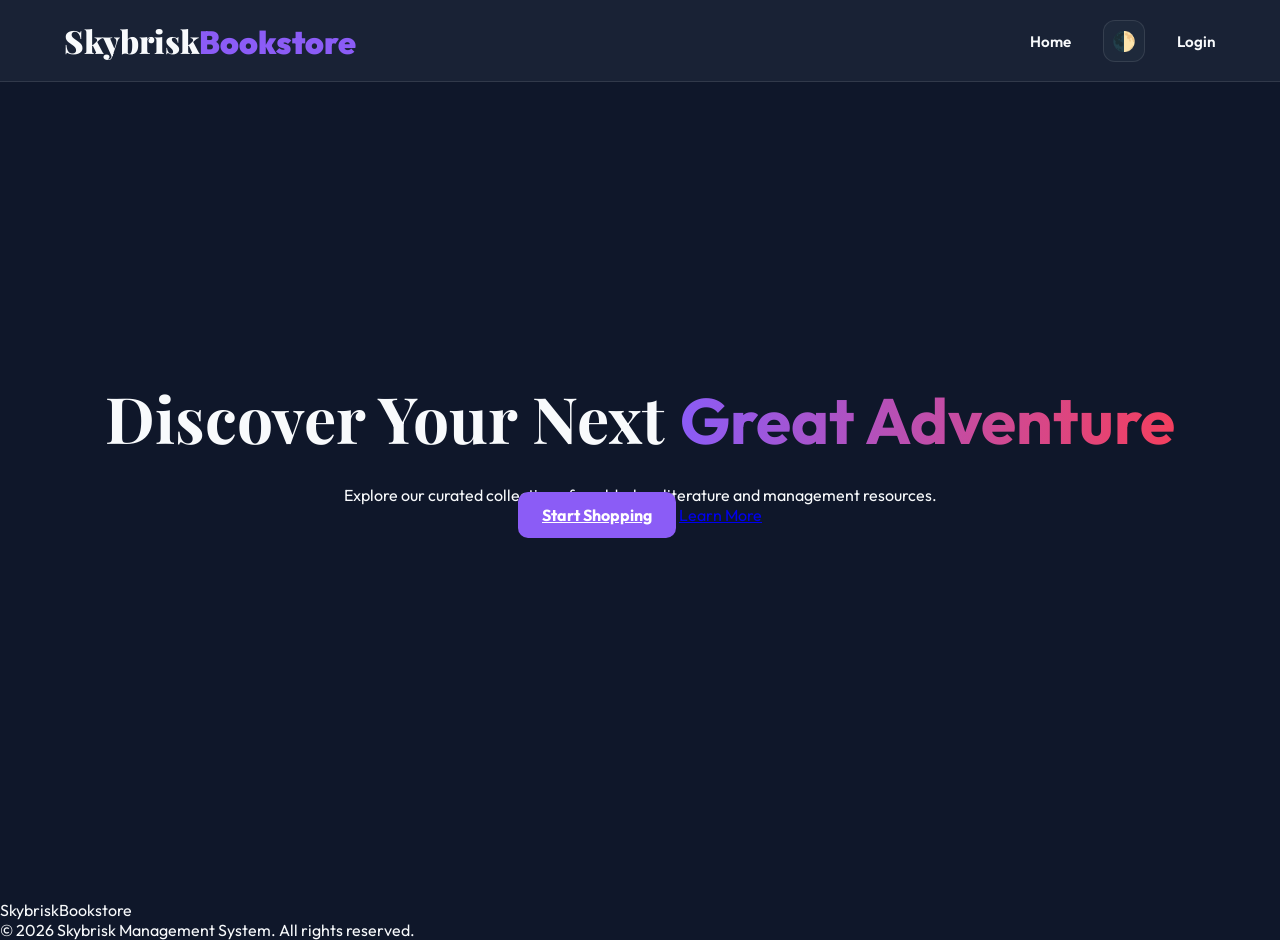
==== src/main/resources/static/index.html @ 5a99f0e1 "Initial commit: Complete Bookstore Management System with Booky UI and Theme Toggle" ====
<!DOCTYPE html>
<html lang="en">

<head>
    <meta charset="UTF-8">
    <meta name="viewport" content="width=device-width, initial-scale=1.0">
    <title>Skybrisk Bookstore | Premium Collection</title>
    <link rel="stylesheet" href="style.css?v=1.1">
    <link
        href="https://fonts.googleapis.com/css2?family=Outfit:wght@300;400;600;700&family=Merriweather:ital,wght@0,300;0,400;0,700;1,400&family=Playfair+Display:wght@700;900&display=swap"
        rel="stylesheet">
</head>

<body class="theme-dark">
    <nav class="navbar">
        <div class="logo">Skybrisk<span>Bookstore</span></div>
        <ul class="nav-links">
            <li class="nav-guest"><a href="#home">Home</a></li>
            <li id="hubLink" class="hidden"><a href="#" onclick="switchView('homeHub')">Home</a></li>
            <li id="booksLink" class="hidden"><a href="#" onclick="switchView('books')">Books</a></li>
            <li id="ordersLink" class="hidden"><a href="#" onclick="switchView('orders')">My Orders</a></li>
            <li id="adminLink" class="hidden"><a href="#" onclick="switchView('admin')">Dashboard</a></li>
            <li>
                <button id="themeToggle" class="theme-toggle" onclick="toggleTheme()" title="Toggle Theme">
                    <span class="icon">🌓</span>
                </button>
            </li>
            <li class="login-btn"><a href="#" id="authBtn">Login</a></li>
        </ul>
    </nav>

    <header class="hero" id="landingPage">
        <div class="hero-content">
            <h1>Discover Your Next <span>Great Adventure</span></h1>
            <p>Explore our curated collection of world-class literature and management resources.</p>
            <div class="hero-btns">
                <a href="#" class="cta-primary" onclick="authBtn.click()">Start Shopping</a>
                <a href="#about" class="cta-secondary">Learn More</a>
            </div>
        </div>
    </header>

    <main id="mainApp" class="hidden">
        <!-- Home Hub (New) -->
        <section class="view active" id="homeHub">
            <div class="hub-hero">
                <div class="hub-ad">
                    <h1>Skybrisk <span>Bookstore</span></h1>
                    <p>India's Premium Destination for Management & Literature</p>
                    <div class="ad-badge">Special Offer: 20% Off on Classics!</div>
                </div>
            </div>

            <div class="hub-grid">
                <div class="hub-card" onclick="switchView('books')">
                    <div class="card-icon">📚</div>
                    <h3>Featured Books</h3>
                    <p>Browse our curated collection of gems.</p>
                </div>
                <div id="ordersHubCard" class="hub-card" onclick="switchView('orders')">
                    <div class="card-icon">📦</div>
                    <h3>My Orders</h3>
                    <p>Track and manage your purchases.</p>
                </div>
                <div id="adminHubCard" class="hub-card hidden" onclick="switchView('admin')">
                    <div class="card-icon">🛠️</div>
                    <h3>Admin Hub</h3>
                    <p>Manage inventory and customer orders.</p>
                </div>
            </div>

            <div class="store-info-section">
                <div class="info-card">
                    <h3>About Our Store</h3>
                    <p>Skybrisk Bookstore is more than just a shop; it's a sanctuary for those who seek knowledge and
                        adventure through the written word. Founded in 2024, we specialize in providing world-class
                        literature and management resources to the next generation of leaders.</p>
                </div>
                <div class="info-card">
                    <h3>Find Us</h3>
                    <p><strong>Address:</strong> 123 Skybrisk Lane, Knowledge Park, Bangalore, India - 560001</p>
                    <p><strong>Email:</strong> contact@skybrisk.com</p>
                    <p><strong>Support:</strong> +91 9988776655</p>
                </div>
            </div>
        </section>

        <section class="books-section view hidden" id="books">
            <div class="section-title">
                <h2>Our Featured <span>Books</span></h2>
                <div class="search-bar">
                    <input type="text" id="searchInput" placeholder="Search by title or author...">
                    <button onclick="searchBooks()">Search</button>
                </div>
            </div>
            <div class="books-grid" id="booksGrid">
                <!-- Books will be loaded here via JS -->
                <div class="loading">Fetching our latest collection...</div>
            </div>
        </section>

        <!-- Orders Section -->
        <section class="orders-section view hidden" id="orders">
            <div class="section-title">
                <h2>My <span>Orders</span></h2>
            </div>
            <div id="ordersList" class="orders-list">
                <p>You haven't placed any orders yet.</p>
            </div>
        </section>

        <!-- Admin Section -->
        <section class="admin-section view hidden" id="admin">
            <div class="section-title">
                <h2>Admin <span>Dashboard</span></h2>
                <button class="cta-primary" onclick="showAddBookModal()">Add New Book</button>
            </div>
            <div class="admin-grid">
                <div class="admin-card">
                    <h3>Inventory Overview</h3>
                    <p id="totalBooks">Total Books: 0</p>
                </div>
                <div class="admin-card">
                    <h3>Order Processing</h3>
                    <p>Manage customer orders and status updates.</p>
                    <a href="#" class="cta-secondary" onclick="viewAllOrders()">View All Orders</a>
                </div>
            </div>
        </section>
    </main>

    <footer>
        <div class="footer-content">
            <div class="footer-logo">Skybrisk<span>Bookstore</span></div>
            <p>&copy; 2026 Skybrisk Management System. All rights reserved.</p>
        </div>
    </footer>

    <!-- Auth Modal -->
    <div id="authModal" class="modal">
        <div class="modal-content">
            <span class="close-btn" id="closeModal">&times;</span>
            <div id="authFormContainer">
                <h2 id="modalTitle">Login</h2>
                <form id="authForm">
                    <div id="nameField" class="input-group hidden">
                        <label for="name">Full Name</label>
                        <input type="text" id="name" placeholder="John Doe">
                    </div>
                    <div class="input-group">
                        <label for="email">Email Address</label>
                        <input type="email" id="email" required placeholder="john@example.com">
                    </div>
                    <div class="input-group">
                        <label for="password">Password</label>
                        <input type="password" id="password" required placeholder="••••••••">
                    </div>
                    <button type="submit" id="submitAuth" class="cta-primary full-width">Login</button>
                    <p class="toggle-auth">
                        Don't have an account? <a href="#" id="toggleAuthMode">Create one</a>
                    </p>
                </form>
            </div>
        </div>
    </div>

    <!-- Add Book Modal -->
    <div id="addBookModal" class="modal">
        <div class="modal-content">
            <span class="close-btn" id="closeAddBook">&times;</span>
            <div id="addBookContainer">
                <h2>Add New Book</h2>
                <form id="addBookForm">
                    <div class="input-group">
                        <label for="bookTitle">Title</label>
                        <input type="text" id="bookTitle" required placeholder="The Great Adventure">
                    </div>
                    <div class="input-group">
                        <label for="bookAuthor">Author</label>
                        <input type="text" id="bookAuthor" required placeholder="Jane Doe">
                    </div>
                    <div class="input-group">
                        <label for="bookGenre">Genre</label>
                        <input type="text" id="bookGenre" required placeholder="Fantasy">
                    </div>
                    <div class="input-group">
                        <label for="bookPrice">Price ($)</label>
                        <input type="number" id="bookPrice" step="0.01" required placeholder="19.99">
                    </div>
                    <div class="input-group">
                        <label for="bookStock">Stock Quantity</label>
                        <input type="number" id="bookStock" required placeholder="50">
                    </div>
                    <div class="input-group">
                        <label for="bookImg">Image URL</label>
                        <input type="url" id="bookImg" placeholder="https://example.com/cover.jpg">
                    </div>
                    <button type="submit" class="cta-primary full-width">Add Book</button>
                </form>
            </div>
        </div>
    </div>

    <!-- Book Details Modal -->
    <div id="bookDetailsModal" class="modal">
        <div class="modal-content large">
            <span class="close-btn" id="closeDetailModal">&times;</span>
            <div id="bookDetailContent" class="book-detail-grid">
                <div class="book-detail-img">
                    <img id="detailImg" src="" alt="Book Cover">
                </div>
                <div class="book-detail-info">
                    <h2 id="detailTitle">Book Title</h2>
                    <p class="author">by <span id="detailAuthor">Author</span></p>
                    <div class="tags">
                        <span class="tag genre" id="detailGenre">Genre</span>
                        <span class="tag isbn" id="detailIsbn">ISBN</span>
                    </div>
                    <div class="price-stock">
                        <div class="price" id="detailPrice">$0.00</div>
                        <div class="stock" id="detailStock">Stock: 0</div>
                    </div>
                    <div class="description">
                        <h3>Description</h3>
                        <p id="detailDescription">Detailed description goes here...</p>
                    </div>
                    <div id="detailAction" class="detail-action">
                        <!-- Order button injected via JS -->
                    </div>
                </div>
            </div>
        </div>
    </div>

    <script src="app.js"></script>
</body>

</html>
---- src/main/resources/static/style.css ----
:root {
    /* Base Variables (Shared) */
    --primary: #8b5cf6;
    --primary-dark: #7c3aed;
    --accent: #f43f5e;
    --font-sans: 'Outfit', sans-serif;
    --font-serif: 'Merriweather', serif;
    --font-display: 'Playfair Display', serif;
    --transition: all 0.4s cubic-bezier(0.4, 0, 0.2, 1);
}

/* Dark Theme (Leather & Ink) */
.theme-dark {
    --bg: #0f172a;
    --bg-alt: #1e293b;
    --text: #f8fafc;
    --text-muted: #94a3b8;
    --glass: rgba(30, 41, 59, 0.7);
    --glass-border: rgba(255, 255, 255, 0.1);
    --card-bg: rgba(30, 41, 59, 0.6);
    --hub-hero-bg: linear-gradient(135deg, rgba(88, 28, 135, 0.3), rgba(15, 23, 42, 0.8));
    --input-bg: rgba(255, 255, 255, 0.05);
}

/* Light Theme (Parchment & Paper) */
.theme-light {
    --bg: #f5f1e9;
    --bg-alt: #ffffff;
    --text: #1e293b;
    --text-muted: #475569;
    --glass: rgba(255, 255, 255, 0.8);
    --glass-border: rgba(0, 0, 0, 0.1);
    --card-bg: #fff;
    --hub-hero-bg: linear-gradient(135deg, rgba(245, 241, 233, 0.9), rgba(226, 232, 240, 0.5));
    --input-bg: #fff;
}

* {
    margin: 0;
    padding: 0;
    box-sizing: border-box;
}

body {
    background-color: var(--bg);
    color: var(--text);
    font-family: var(--font-sans);
    overflow-x: hidden;
    scroll-behavior: smooth;
    transition: background-color 0.5s ease, color 0.5s ease;
}

h1,
h2,
h3 {
    font-family: var(--font-display);
    font-weight: 700;
}

p,
a,
span,
button {
    font-family: var(--font-sans);
}

.description p {
    font-family: var(--font-serif);
    line-height: 1.8;
}

/* Navbar */
.navbar {
    display: flex;
    justify-content: space-between;
    align-items: center;
    padding: 1.2rem 5%;
    position: fixed;
    width: 100%;
    top: 0;
    z-index: 5000;
    background: var(--glass);
    backdrop-filter: blur(16px);
    -webkit-backdrop-filter: blur(16px);
    border-bottom: 1px solid var(--glass-border);
}

.logo {
    font-size: 2rem;
    font-family: var(--font-display);
    font-weight: 900;
}

.logo span {
    color: var(--primary);
}

.nav-links {
    display: flex;
    list-style: none;
    gap: 2rem;
    align-items: center;
}

.nav-links a {
    text-decoration: none;
    color: var(--text);
    font-weight: 600;
    font-size: 0.95rem;
}

.theme-toggle {
    background: var(--bg-alt);
    border: 1px solid var(--glass-border);
    padding: 0.5rem;
    border-radius: 12px;
    cursor: pointer;
    font-size: 1.2rem;
    color: var(--text);
}

/* UI Gate & Views */
.view {
    opacity: 0;
    transform: translateY(30px);
    transition: all 0.6s cubic-bezier(0.4, 0, 0.2, 1);
    pointer-events: none;
    position: absolute;
    width: 100%;
    top: 0;
    left: 0;
    z-index: 10;
}

.view.active {
    opacity: 1;
    transform: translateY(0);
    pointer-events: auto;
    position: relative;
    padding-top: 140px;
    padding-bottom: 5rem;
    z-index: 20;
}

.hidden {
    display: none !important;
    visibility: hidden !important;
}

/* Modals - HIGH SPECIFICITY FIX */
.modal {
    display: none;
    /* Controlled by JS as 'flex' */
    position: fixed !important;
    top: 0 !important;
    left: 0 !important;
    width: 100vw !important;
    height: 100vh !important;
    background: rgba(15, 23, 42, 0.85);
    z-index: 10000 !important;
    backdrop-filter: blur(10px);
    -webkit-backdrop-filter: blur(10px);
    align-items: center;
    justify-content: center;
    padding: 20px;
}

.modal-content {
    background: var(--bg-alt);
    padding: 3rem;
    border: 1px solid var(--glass-border);
    width: 100%;
    max-width: 450px;
    border-radius: 30px;
    position: relative;
    box-shadow: 0 40px 100px -20px rgba(0, 0, 0, 0.6);
}

.modal-content.large {
    max-width: 650px;
    /* Focused Small Dialog */
    padding: 0 !important;
    overflow: hidden;
    border-radius: 24px;
}

.close-btn {
    position: absolute;
    right: 1.2rem;
    top: 1rem;
    font-size: 2.5rem;
    cursor: pointer;
    color: var(--text-muted);
    z-index: 100;
    line-height: 1;
}

.close-btn:hover {
    color: var(--primary);
}

/* Book Detail Dialog Grid */
.book-detail-grid {
    display: grid;
    grid-template-columns: 220px 1fr;
    /* Small Image + Info */
    gap: 0;
    background: var(--bg-alt);
}

.book-detail-img {
    background: #000;
    display: flex;
    align-items: center;
    justify-content: center;
    height: 100%;
}

.book-detail-img img {
    width: 100%;
    height: 400px;
    object-fit: contain;
}

.book-detail-info {
    padding: 2.5rem;
    display: flex;
    flex-direction: column;
    justify-content: center;
}

.book-detail-info h2 {
    font-size: 1.8rem;
    margin-bottom: 0.5rem;
}

.book-detail-info .author {
    font-size: 1rem;
    color: var(--text-muted);
    margin-bottom: 1.5rem;
}

.price-stock {
    display: flex;
    gap: 1.5rem;
    margin-bottom: 1.5rem;
    padding: 1rem;
    background: var(--input-bg);
    border-radius: 12px;
}

.price-stock .price {
    font-size: 1.8rem;
    font-weight: 900;
    color: var(--primary);
}

.price-stock .stock {
    font-size: 0.9rem;
    display: flex;
    align-items: center;
}

.description h3 {
    margin-bottom: 0.5rem;
    font-size: 1rem;
    color: var(--primary);
}

.description p {
    font-size: 0.95rem;
    line-height: 1.6;
    color: var(--text-muted);
}

/* Buttons & Inputs */
.cta-primary {
    background: var(--primary);
    color: white;
    padding: 0.8rem 1.5rem;
    border-radius: 10px;
    border: none;
    font-weight: 700;
    cursor: pointer;
    transition: var(--transition);
}

.cta-primary:hover {
    transform: translateY(-2px);
    box-shadow: 0 10px 20px rgba(139, 92, 246, 0.3);
}

.cta-primary.full-width {
    width: 100%;
    margin-top: 1rem;
}

.input-group {
    margin-bottom: 1.2rem;
    text-align: left;
}

.input-group label {
    display: block;
    margin-bottom: 0.4rem;
    font-size: 0.85rem;
    color: var(--text-muted);
}

.input-group input {
    width: 100%;
    padding: 0.7rem 1rem;
    background: var(--input-bg);
    border: 1px solid var(--glass-border);
    border-radius: 8px;
    color: var(--text);
}

/* Home Hub */
#homeHub {
    max-width: 1200px;
    margin: 0 auto;
    padding: 0 5%;
}

.hub-hero {
    background: var(--hub-hero-bg), url('https://images.unsplash.com/photo-1524995997946-a1c2e315a42f?auto=format&fit=crop&w=1600&q=80');
    background-size: cover;
    background-position: center;
    border-radius: 30px;
    padding: 5rem 2rem;
    margin-bottom: 3rem;
    text-align: center;
}

.hub-grid {
    display: grid;
    grid-template-columns: repeat(auto-fit, minmax(300px, 1fr));
    gap: 2rem;
    margin-bottom: 3rem;
}

.hub-card {
    background: var(--card-bg);
    border: 1px solid var(--glass-border);
    padding: 3rem 2rem;
    border-radius: 24px;
    text-align: center;
    cursor: pointer;
    transition: var(--transition);
}

.hub-card:hover {
    transform: translateY(-10px);
    border-color: var(--primary);
}

/* Books Grid */
.books-grid {
    display: grid;
    grid-template-columns: repeat(auto-fill, minmax(250px, 1fr));
    gap: 2.5rem;
}

.book-card {
    background: var(--card-bg);
    border: 1px solid var(--glass-border);
    border-left: 10px solid var(--primary);
    padding: 1.2rem;
    border-radius: 0 16px 16px 0;
    transition: var(--transition);
    cursor: pointer;
}

.book-card:hover {
    transform: scale(1.02);
    box-shadow: 0 15px 30px rgba(0, 0, 0, 0.3);
}

.book-card .book-img {
    width: 100%;
    height: 350px;
    object-fit: contain;
    background: #000;
    border-radius: 4px;
    margin-bottom: 1rem;
}

/* Hero Section */
.hero {
    height: 100vh;
    display: flex;
    align-items: center;
    justify-content: center;
    text-align: center;
}

.hero-content h1 {
    font-size: 4rem;
    margin-bottom: 1.5rem;
}

.hero-content h1 span {
    background: linear-gradient(90deg, var(--primary), var(--accent));
    -webkit-background-clip: text;
    background-clip: text;
    -webkit-text-fill-color: transparent;
}

/* Status Styles */
.status-badge {
    padding: 0.4rem 1rem;
    border-radius: 50px;
    font-size: 0.7rem;
    font-weight: 800;
    text-transform: uppercase;
}

.status-pending {
    background: rgba(234, 179, 8, 0.2);
    color: #fbbf24;
}

.status-shipped {
    background: rgba(59, 130, 246, 0.2);
    color: #60a5fa;
}

.status-delivered {
    background: rgba(16, 185, 129, 0.2);
    color: #34d399;
}

@media (max-width: 768px) {
    .book-detail-grid {
        grid-template-columns: 1fr;
    }

    .book-detail-img {
        height: 300px;
    }

    .modal-content.large {
        width: 95%;
        max-height: 90vh;
        overflow-y: auto;
    }
}
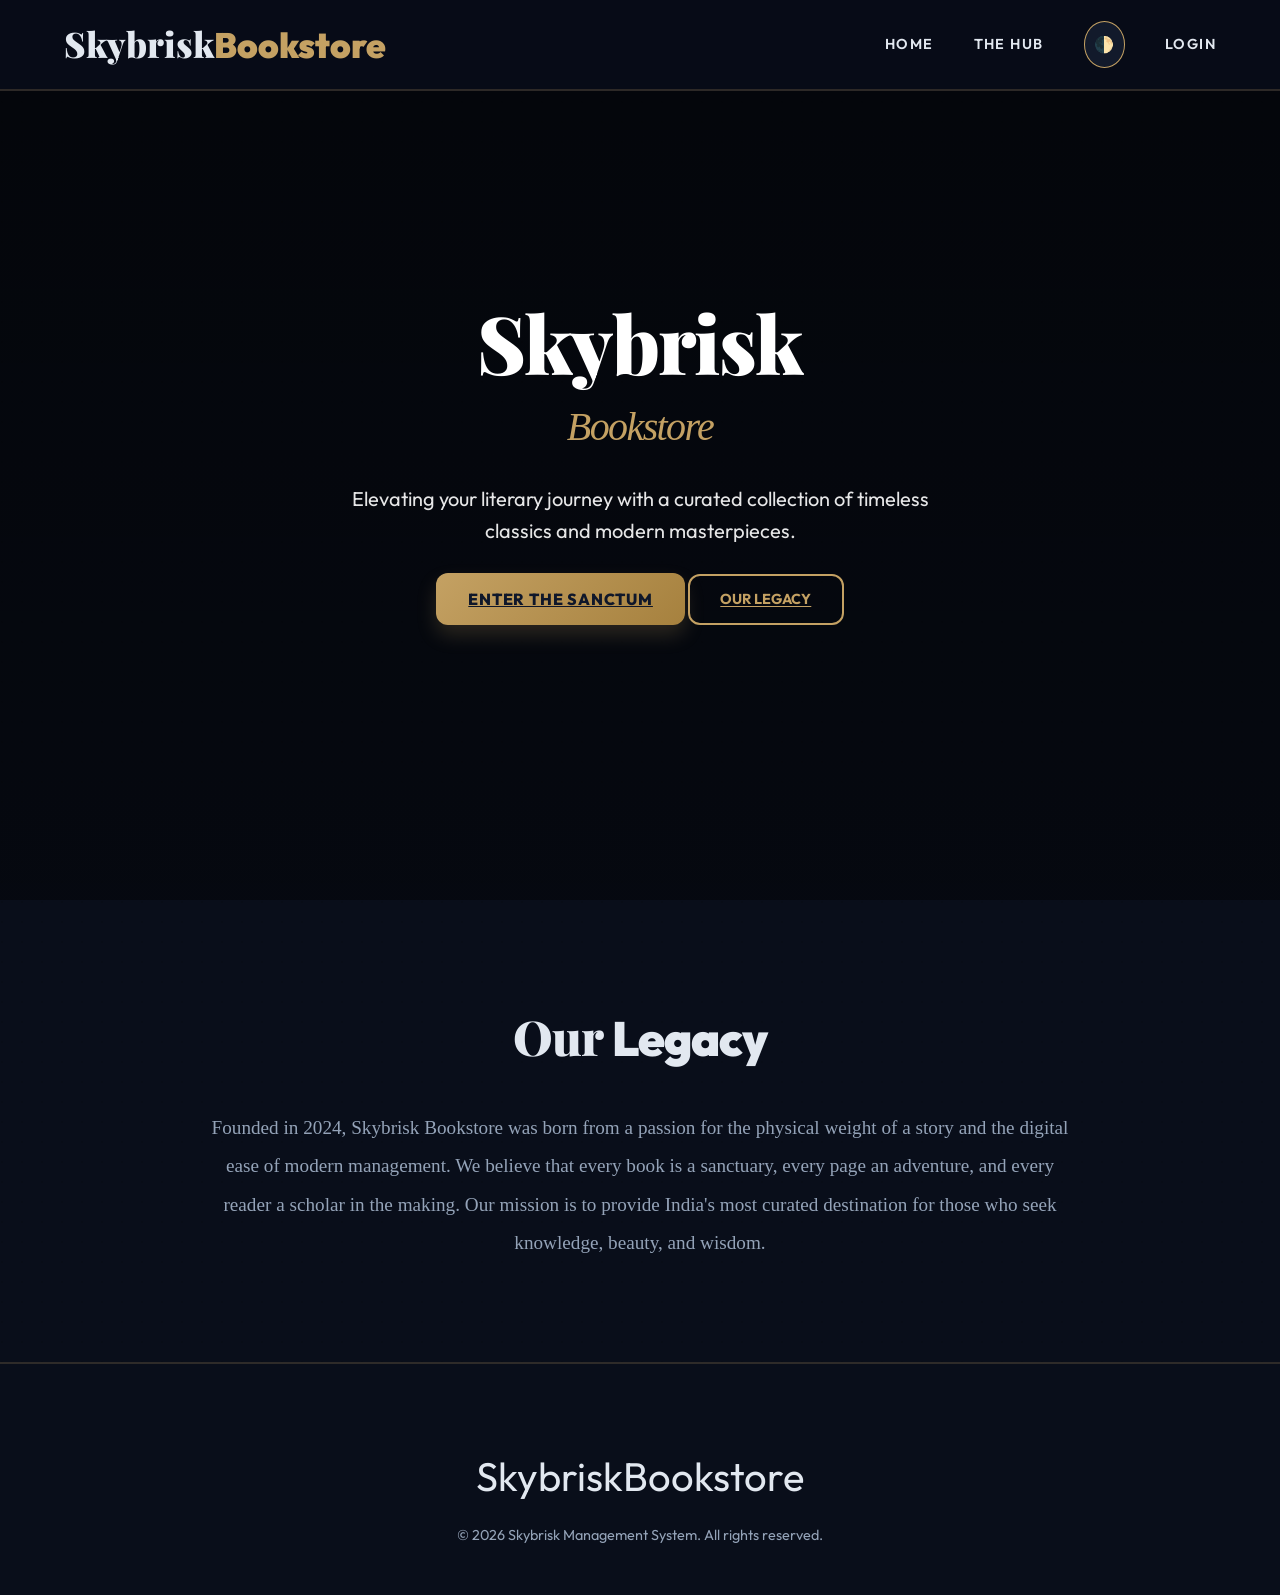
==== commit d380d8c4: "refactor(mpa): update navigation, JS routing, and security config for multi-page architecture" ====
--- a/src/main/resources/static/index.html
+++ b/src/main/resources/static/index.html
@@ -5,7 +5,7 @@
     <meta charset="UTF-8">
     <meta name="viewport" content="width=device-width, initial-scale=1.0">
     <title>Skybrisk Bookstore | Premium Collection</title>
-    <link rel="stylesheet" href="style.css?v=1.1">
+    <link rel="stylesheet" href="style.css?v=1.2">
     <link
         href="https://fonts.googleapis.com/css2?family=Outfit:wght@300;400;600;700&family=Merriweather:ital,wght@0,300;0,400;0,700;1,400&family=Playfair+Display:wght@700;900&display=swap"
         rel="stylesheet">
@@ -13,121 +13,40 @@
 
 <body class="theme-dark">
     <nav class="navbar">
-        <div class="logo">Skybrisk<span>Bookstore</span></div>
+        <a href="index.html" class="logo" style="text-decoration: none;">Skybrisk<span>Bookstore</span></a>
         <ul class="nav-links">
-            <li class="nav-guest"><a href="#home">Home</a></li>
-            <li id="hubLink" class="hidden"><a href="#" onclick="switchView('homeHub')">Home</a></li>
-            <li id="booksLink" class="hidden"><a href="#" onclick="switchView('books')">Books</a></li>
-            <li id="ordersLink" class="hidden"><a href="#" onclick="switchView('orders')">My Orders</a></li>
-            <li id="adminLink" class="hidden"><a href="#" onclick="switchView('admin')">Dashboard</a></li>
+            <li><a href="index.html">Home</a></li>
+            <li id="hubLink" class="hidden"><a href="hub.html">The Hub</a></li>
             <li>
                 <button id="themeToggle" class="theme-toggle" onclick="toggleTheme()" title="Toggle Theme">
                     <span class="icon">🌓</span>
                 </button>
             </li>
-            <li class="login-btn"><a href="#" id="authBtn">Login</a></li>
+            <li class="login-btn"><a href="login.html" id="authBtn">Login</a></li>
         </ul>
     </nav>
 
     <header class="hero" id="landingPage">
         <div class="hero-content">
-            <h1>Discover Your Next <span>Great Adventure</span></h1>
-            <p>Explore our curated collection of world-class literature and management resources.</p>
+            <h1>Skybrisk <span>Bookstore</span></h1>
+            <p>Elevating your literary journey with a curated collection of timeless classics and modern masterpieces.
+            </p>
             <div class="hero-btns">
-                <a href="#" class="cta-primary" onclick="authBtn.click()">Start Shopping</a>
-                <a href="#about" class="cta-secondary">Learn More</a>
+                <a href="login.html" class="cta-primary">Enter the Sanctum</a>
+                <a href="#about" class="cta-secondary">Our Legacy</a>
             </div>
         </div>
     </header>
 
-    <main id="mainApp" class="hidden">
-        <!-- Home Hub (New) -->
-        <section class="view active" id="homeHub">
-            <div class="hub-hero">
-                <div class="hub-ad">
-                    <h1>Skybrisk <span>Bookstore</span></h1>
-                    <p>India's Premium Destination for Management & Literature</p>
-                    <div class="ad-badge">Special Offer: 20% Off on Classics!</div>
-                </div>
-            </div>
-
-            <div class="hub-grid">
-                <div class="hub-card" onclick="switchView('books')">
-                    <div class="card-icon">📚</div>
-                    <h3>Featured Books</h3>
-                    <p>Browse our curated collection of gems.</p>
-                </div>
-                <div id="ordersHubCard" class="hub-card" onclick="switchView('orders')">
-                    <div class="card-icon">📦</div>
-                    <h3>My Orders</h3>
-                    <p>Track and manage your purchases.</p>
-                </div>
-                <div id="adminHubCard" class="hub-card hidden" onclick="switchView('admin')">
-                    <div class="card-icon">🛠️</div>
-                    <h3>Admin Hub</h3>
-                    <p>Manage inventory and customer orders.</p>
-                </div>
-            </div>
-
-            <div class="store-info-section">
-                <div class="info-card">
-                    <h3>About Our Store</h3>
-                    <p>Skybrisk Bookstore is more than just a shop; it's a sanctuary for those who seek knowledge and
-                        adventure through the written word. Founded in 2024, we specialize in providing world-class
-                        literature and management resources to the next generation of leaders.</p>
-                </div>
-                <div class="info-card">
-                    <h3>Find Us</h3>
-                    <p><strong>Address:</strong> 123 Skybrisk Lane, Knowledge Park, Bangalore, India - 560001</p>
-                    <p><strong>Email:</strong> contact@skybrisk.com</p>
-                    <p><strong>Support:</strong> +91 9988776655</p>
-                </div>
-            </div>
-        </section>
-
-        <section class="books-section view hidden" id="books">
-            <div class="section-title">
-                <h2>Our Featured <span>Books</span></h2>
-                <div class="search-bar">
-                    <input type="text" id="searchInput" placeholder="Search by title or author...">
-                    <button onclick="searchBooks()">Search</button>
-                </div>
-            </div>
-            <div class="books-grid" id="booksGrid">
-                <!-- Books will be loaded here via JS -->
-                <div class="loading">Fetching our latest collection...</div>
-            </div>
-        </section>
-
-        <!-- Orders Section -->
-        <section class="orders-section view hidden" id="orders">
-            <div class="section-title">
-                <h2>My <span>Orders</span></h2>
-            </div>
-            <div id="ordersList" class="orders-list">
-                <p>You haven't placed any orders yet.</p>
-            </div>
-        </section>
-
-        <!-- Admin Section -->
-        <section class="admin-section view hidden" id="admin">
-            <div class="section-title">
-                <h2>Admin <span>Dashboard</span></h2>
-                <button class="cta-primary" onclick="showAddBookModal()">Add New Book</button>
-            </div>
-            <div class="admin-grid">
-                <div class="admin-card">
-                    <h3>Inventory Overview</h3>
-                    <p id="totalBooks">Total Books: 0</p>
-                </div>
-                <div class="admin-card">
-                    <h3>Order Processing</h3>
-                    <p>Manage customer orders and status updates.</p>
-                    <a href="#" class="cta-secondary" onclick="viewAllOrders()">View All Orders</a>
-                </div>
-            </div>
-        </section>
-    </main>
+    <section id="about" style="padding: 100px 5%; max-width: 1000px; margin: 0 auto; text-align: center;">
+        <h2 style="font-size: 3rem; margin-bottom: 2rem;">Our <span>Legacy</span></h2>
+        <p style="font-family: var(--font-serif); font-size: 1.2rem; line-height: 2; color: var(--text-muted);">
+            Founded in 2024, Skybrisk Bookstore was born from a passion for the physical weight of a story and the
+            digital ease of modern management. We believe that every book is a sanctuary, every page an adventure, and
+            every reader a scholar in the making. Our mission is to provide India's most curated destination for those
+            who seek knowledge, beauty, and wisdom.
+        </p>
+    </section>
 
     <footer>
         <div class="footer-content">
@@ -136,102 +55,6 @@
         </div>
     </footer>
 
-    <!-- Auth Modal -->
-    <div id="authModal" class="modal">
-        <div class="modal-content">
-            <span class="close-btn" id="closeModal">&times;</span>
-            <div id="authFormContainer">
-                <h2 id="modalTitle">Login</h2>
-                <form id="authForm">
-                    <div id="nameField" class="input-group hidden">
-                        <label for="name">Full Name</label>
-                        <input type="text" id="name" placeholder="John Doe">
-                    </div>
-                    <div class="input-group">
-                        <label for="email">Email Address</label>
-                        <input type="email" id="email" required placeholder="john@example.com">
-                    </div>
-                    <div class="input-group">
-                        <label for="password">Password</label>
-                        <input type="password" id="password" required placeholder="••••••••">
-                    </div>
-                    <button type="submit" id="submitAuth" class="cta-primary full-width">Login</button>
-                    <p class="toggle-auth">
-                        Don't have an account? <a href="#" id="toggleAuthMode">Create one</a>
-                    </p>
-                </form>
-            </div>
-        </div>
-    </div>
-
-    <!-- Add Book Modal -->
-    <div id="addBookModal" class="modal">
-        <div class="modal-content">
-            <span class="close-btn" id="closeAddBook">&times;</span>
-            <div id="addBookContainer">
-                <h2>Add New Book</h2>
-                <form id="addBookForm">
-                    <div class="input-group">
-                        <label for="bookTitle">Title</label>
-                        <input type="text" id="bookTitle" required placeholder="The Great Adventure">
-                    </div>
-                    <div class="input-group">
-                        <label for="bookAuthor">Author</label>
-                        <input type="text" id="bookAuthor" required placeholder="Jane Doe">
-                    </div>
-                    <div class="input-group">
-                        <label for="bookGenre">Genre</label>
-                        <input type="text" id="bookGenre" required placeholder="Fantasy">
-                    </div>
-                    <div class="input-group">
-                        <label for="bookPrice">Price ($)</label>
-                        <input type="number" id="bookPrice" step="0.01" required placeholder="19.99">
-                    </div>
-                    <div class="input-group">
-                        <label for="bookStock">Stock Quantity</label>
-                        <input type="number" id="bookStock" required placeholder="50">
-                    </div>
-                    <div class="input-group">
-                        <label for="bookImg">Image URL</label>
-                        <input type="url" id="bookImg" placeholder="https://example.com/cover.jpg">
-                    </div>
-                    <button type="submit" class="cta-primary full-width">Add Book</button>
-                </form>
-            </div>
-        </div>
-    </div>
-
-    <!-- Book Details Modal -->
-    <div id="bookDetailsModal" class="modal">
-        <div class="modal-content large">
-            <span class="close-btn" id="closeDetailModal">&times;</span>
-            <div id="bookDetailContent" class="book-detail-grid">
-                <div class="book-detail-img">
-                    <img id="detailImg" src="" alt="Book Cover">
-                </div>
-                <div class="book-detail-info">
-                    <h2 id="detailTitle">Book Title</h2>
-                    <p class="author">by <span id="detailAuthor">Author</span></p>
-                    <div class="tags">
-                        <span class="tag genre" id="detailGenre">Genre</span>
-                        <span class="tag isbn" id="detailIsbn">ISBN</span>
-                    </div>
-                    <div class="price-stock">
-                        <div class="price" id="detailPrice">$0.00</div>
-                        <div class="stock" id="detailStock">Stock: 0</div>
-                    </div>
-                    <div class="description">
-                        <h3>Description</h3>
-                        <p id="detailDescription">Detailed description goes here...</p>
-                    </div>
-                    <div id="detailAction" class="detail-action">
-                        <!-- Order button injected via JS -->
-                    </div>
-                </div>
-            </div>
-        </div>
-    </div>
-
     <script src="app.js"></script>
 </body>
 
--- a/src/main/resources/static/style.css
+++ b/src/main/resources/static/style.css
@@ -1,38 +1,45 @@
 :root {
     /* Base Variables (Shared) */
-    --primary: #8b5cf6;
-    --primary-dark: #7c3aed;
-    --accent: #f43f5e;
+    --primary: #c4a163;
+    /* Antique Gold */
+    --primary-dark: #a6813e;
+    --accent: #d97706;
+    /* Bronze */
     --font-sans: 'Outfit', sans-serif;
     --font-serif: 'Merriweather', serif;
     --font-display: 'Playfair Display', serif;
     --transition: all 0.4s cubic-bezier(0.4, 0, 0.2, 1);
-}
-
-/* Dark Theme (Leather & Ink) */
+    --shadow-premium: 0 20px 40px -10px rgba(0, 0, 0, 0.4);
+}
+
+/* Dark Theme (Gold & Leather) */
 .theme-dark {
-    --bg: #0f172a;
-    --bg-alt: #1e293b;
-    --text: #f8fafc;
+    --bg: #090e1a;
+    --bg-alt: #121a2b;
+    --text: #e2e8f0;
     --text-muted: #94a3b8;
-    --glass: rgba(30, 41, 59, 0.7);
-    --glass-border: rgba(255, 255, 255, 0.1);
-    --card-bg: rgba(30, 41, 59, 0.6);
-    --hub-hero-bg: linear-gradient(135deg, rgba(88, 28, 135, 0.3), rgba(15, 23, 42, 0.8));
+    --glass: rgba(9, 14, 26, 0.85);
+    --glass-border: rgba(196, 161, 99, 0.2);
+    --card-bg: #1e293b;
     --input-bg: rgba(255, 255, 255, 0.05);
-}
-
-/* Light Theme (Parchment & Paper) */
+    --leather-texture: radial-gradient(circle at 2px 2px, rgba(0, 0, 0, 0.1) 1px, transparent 0);
+    --leather-bg: #090e1a;
+    --border-gold: #c4a163;
+}
+
+/* Light Theme (Gold & Parchment) */
 .theme-light {
-    --bg: #f5f1e9;
-    --bg-alt: #ffffff;
-    --text: #1e293b;
-    --text-muted: #475569;
-    --glass: rgba(255, 255, 255, 0.8);
-    --glass-border: rgba(0, 0, 0, 0.1);
-    --card-bg: #fff;
-    --hub-hero-bg: linear-gradient(135deg, rgba(245, 241, 233, 0.9), rgba(226, 232, 240, 0.5));
-    --input-bg: #fff;
+    --bg: #f9f4e8;
+    --bg-alt: #fffdf7;
+    --text: #2d3436;
+    --text-muted: #636e72;
+    --glass: rgba(249, 244, 232, 0.9);
+    --glass-border: rgba(196, 161, 99, 0.3);
+    --card-bg: #ffffff;
+    --input-bg: #ffffff;
+    --leather-texture: none;
+    --leather-bg: #f9f4e8;
+    --border-gold: #a6813e;
 }
 
 * {
@@ -43,6 +50,8 @@
 
 body {
     background-color: var(--bg);
+    background-image: var(--leather-texture);
+    background-size: 20px 20px;
     color: var(--text);
     font-family: var(--font-sans);
     overflow-x: hidden;
@@ -52,21 +61,35 @@
 
 h1,
 h2,
-h3 {
+h3,
+h4 {
     font-family: var(--font-display);
-    font-weight: 700;
+    font-weight: 900;
+    letter-spacing: -0.02em;
 }
 
 p,
 a,
 span,
-button {
+button,
+input {
     font-family: var(--font-sans);
-}
-
-.description p {
-    font-family: var(--font-serif);
-    line-height: 1.8;
+    line-height: 1.6;
+}
+
+.section-title h2 span {
+    color: var(--primary);
+    position: relative;
+}
+
+.section-title h2 span::after {
+    content: '';
+    position: absolute;
+    bottom: -5px;
+    left: 0;
+    width: 60%;
+    height: 3px;
+    background: var(--primary);
 }
 
 /* Navbar */
@@ -74,21 +97,22 @@
     display: flex;
     justify-content: space-between;
     align-items: center;
-    padding: 1.2rem 5%;
+    padding: 1rem 5%;
     position: fixed;
     width: 100%;
     top: 0;
     z-index: 5000;
     background: var(--glass);
-    backdrop-filter: blur(16px);
-    -webkit-backdrop-filter: blur(16px);
-    border-bottom: 1px solid var(--glass-border);
+    backdrop-filter: blur(20px);
+    -webkit-backdrop-filter: blur(20px);
+    border-bottom: 2px solid var(--glass-border);
 }
 
 .logo {
-    font-size: 2rem;
+    font-size: 2.2rem;
     font-family: var(--font-display);
-    font-weight: 900;
+    font-weight: 950;
+    color: var(--text);
 }
 
 .logo span {
@@ -98,7 +122,7 @@
 .nav-links {
     display: flex;
     list-style: none;
-    gap: 2rem;
+    gap: 2.5rem;
     align-items: center;
 }
 
@@ -106,284 +130,34 @@
     text-decoration: none;
     color: var(--text);
     font-weight: 600;
-    font-size: 0.95rem;
+    font-size: 0.9rem;
+    text-transform: uppercase;
+    letter-spacing: 0.1em;
+    transition: var(--transition);
+}
+
+.nav-links a:hover {
+    color: var(--primary);
 }
 
 .theme-toggle {
     background: var(--bg-alt);
-    border: 1px solid var(--glass-border);
-    padding: 0.5rem;
-    border-radius: 12px;
+    border: 1.5px solid var(--primary);
+    padding: 0.6rem;
+    border-radius: 50%;
     cursor: pointer;
-    font-size: 1.2rem;
-    color: var(--text);
-}
-
-/* UI Gate & Views */
-.view {
-    opacity: 0;
-    transform: translateY(30px);
-    transition: all 0.6s cubic-bezier(0.4, 0, 0.2, 1);
-    pointer-events: none;
-    position: absolute;
-    width: 100%;
-    top: 0;
-    left: 0;
-    z-index: 10;
-}
-
-.view.active {
-    opacity: 1;
-    transform: translateY(0);
-    pointer-events: auto;
-    position: relative;
-    padding-top: 140px;
-    padding-bottom: 5rem;
-    z-index: 20;
-}
-
-.hidden {
-    display: none !important;
-    visibility: hidden !important;
-}
-
-/* Modals - HIGH SPECIFICITY FIX */
-.modal {
-    display: none;
-    /* Controlled by JS as 'flex' */
-    position: fixed !important;
-    top: 0 !important;
-    left: 0 !important;
-    width: 100vw !important;
-    height: 100vh !important;
-    background: rgba(15, 23, 42, 0.85);
-    z-index: 10000 !important;
-    backdrop-filter: blur(10px);
-    -webkit-backdrop-filter: blur(10px);
-    align-items: center;
-    justify-content: center;
-    padding: 20px;
-}
-
-.modal-content {
-    background: var(--bg-alt);
-    padding: 3rem;
-    border: 1px solid var(--glass-border);
-    width: 100%;
-    max-width: 450px;
-    border-radius: 30px;
-    position: relative;
-    box-shadow: 0 40px 100px -20px rgba(0, 0, 0, 0.6);
-}
-
-.modal-content.large {
-    max-width: 650px;
-    /* Focused Small Dialog */
-    padding: 0 !important;
-    overflow: hidden;
-    border-radius: 24px;
-}
-
-.close-btn {
-    position: absolute;
-    right: 1.2rem;
-    top: 1rem;
-    font-size: 2.5rem;
-    cursor: pointer;
-    color: var(--text-muted);
-    z-index: 100;
-    line-height: 1;
-}
-
-.close-btn:hover {
-    color: var(--primary);
-}
-
-/* Book Detail Dialog Grid */
-.book-detail-grid {
-    display: grid;
-    grid-template-columns: 220px 1fr;
-    /* Small Image + Info */
-    gap: 0;
-    background: var(--bg-alt);
-}
-
-.book-detail-img {
-    background: #000;
+    font-size: 1rem;
+    color: var(--primary);
     display: flex;
     align-items: center;
     justify-content: center;
-    height: 100%;
-}
-
-.book-detail-img img {
-    width: 100%;
-    height: 400px;
-    object-fit: contain;
-}
-
-.book-detail-info {
-    padding: 2.5rem;
-    display: flex;
-    flex-direction: column;
-    justify-content: center;
-}
-
-.book-detail-info h2 {
-    font-size: 1.8rem;
-    margin-bottom: 0.5rem;
-}
-
-.book-detail-info .author {
-    font-size: 1rem;
-    color: var(--text-muted);
-    margin-bottom: 1.5rem;
-}
-
-.price-stock {
-    display: flex;
-    gap: 1.5rem;
-    margin-bottom: 1.5rem;
-    padding: 1rem;
-    background: var(--input-bg);
-    border-radius: 12px;
-}
-
-.price-stock .price {
-    font-size: 1.8rem;
-    font-weight: 900;
-    color: var(--primary);
-}
-
-.price-stock .stock {
-    font-size: 0.9rem;
-    display: flex;
-    align-items: center;
-}
-
-.description h3 {
-    margin-bottom: 0.5rem;
-    font-size: 1rem;
-    color: var(--primary);
-}
-
-.description p {
-    font-size: 0.95rem;
-    line-height: 1.6;
-    color: var(--text-muted);
-}
-
-/* Buttons & Inputs */
-.cta-primary {
+    transition: var(--transition);
+}
+
+.theme-toggle:hover {
     background: var(--primary);
     color: white;
-    padding: 0.8rem 1.5rem;
-    border-radius: 10px;
-    border: none;
-    font-weight: 700;
-    cursor: pointer;
-    transition: var(--transition);
-}
-
-.cta-primary:hover {
-    transform: translateY(-2px);
-    box-shadow: 0 10px 20px rgba(139, 92, 246, 0.3);
-}
-
-.cta-primary.full-width {
-    width: 100%;
-    margin-top: 1rem;
-}
-
-.input-group {
-    margin-bottom: 1.2rem;
-    text-align: left;
-}
-
-.input-group label {
-    display: block;
-    margin-bottom: 0.4rem;
-    font-size: 0.85rem;
-    color: var(--text-muted);
-}
-
-.input-group input {
-    width: 100%;
-    padding: 0.7rem 1rem;
-    background: var(--input-bg);
-    border: 1px solid var(--glass-border);
-    border-radius: 8px;
-    color: var(--text);
-}
-
-/* Home Hub */
-#homeHub {
-    max-width: 1200px;
-    margin: 0 auto;
-    padding: 0 5%;
-}
-
-.hub-hero {
-    background: var(--hub-hero-bg), url('https://images.unsplash.com/photo-1524995997946-a1c2e315a42f?auto=format&fit=crop&w=1600&q=80');
-    background-size: cover;
-    background-position: center;
-    border-radius: 30px;
-    padding: 5rem 2rem;
-    margin-bottom: 3rem;
-    text-align: center;
-}
-
-.hub-grid {
-    display: grid;
-    grid-template-columns: repeat(auto-fit, minmax(300px, 1fr));
-    gap: 2rem;
-    margin-bottom: 3rem;
-}
-
-.hub-card {
-    background: var(--card-bg);
-    border: 1px solid var(--glass-border);
-    padding: 3rem 2rem;
-    border-radius: 24px;
-    text-align: center;
-    cursor: pointer;
-    transition: var(--transition);
-}
-
-.hub-card:hover {
-    transform: translateY(-10px);
-    border-color: var(--primary);
-}
-
-/* Books Grid */
-.books-grid {
-    display: grid;
-    grid-template-columns: repeat(auto-fill, minmax(250px, 1fr));
-    gap: 2.5rem;
-}
-
-.book-card {
-    background: var(--card-bg);
-    border: 1px solid var(--glass-border);
-    border-left: 10px solid var(--primary);
-    padding: 1.2rem;
-    border-radius: 0 16px 16px 0;
-    transition: var(--transition);
-    cursor: pointer;
-}
-
-.book-card:hover {
-    transform: scale(1.02);
-    box-shadow: 0 15px 30px rgba(0, 0, 0, 0.3);
-}
-
-.book-card .book-img {
-    width: 100%;
-    height: 350px;
-    object-fit: contain;
-    background: #000;
-    border-radius: 4px;
-    margin-bottom: 1rem;
+    transform: rotate(360deg);
 }
 
 /* Hero Section */
@@ -393,56 +167,368 @@
     align-items: center;
     justify-content: center;
     text-align: center;
+    background: linear-gradient(rgba(0, 0, 0, 0.6), rgba(0, 0, 0, 0.4)), url('https://images.unsplash.com/photo-1507842217343-583bb7270b66?auto=format&fit=crop&w=1920&q=80');
+    background-size: cover;
+    background-attachment: fixed;
 }
 
 .hero-content h1 {
-    font-size: 4rem;
+    font-size: 5rem;
     margin-bottom: 1.5rem;
+    color: white;
 }
 
 .hero-content h1 span {
-    background: linear-gradient(90deg, var(--primary), var(--accent));
-    -webkit-background-clip: text;
-    background-clip: text;
-    -webkit-text-fill-color: transparent;
-}
-
-/* Status Styles */
-.status-badge {
-    padding: 0.4rem 1rem;
-    border-radius: 50px;
-    font-size: 0.7rem;
+    display: block;
+    font-size: 2.5rem;
+    font-weight: 300;
+    font-family: var(--font-serif);
+    font-style: italic;
+    color: var(--primary);
+}
+
+.hero-content p {
+    font-size: 1.25rem;
+    max-width: 600px;
+    margin: 0 auto 2.5rem;
+    color: rgba(255, 255, 255, 0.9);
+}
+
+/* Hub Section */
+.hub-hero {
+    background: linear-gradient(135deg, rgba(196, 161, 99, 0.2), rgba(0, 0, 0, 0.8)), url('https://images.unsplash.com/photo-1524995997946-a1c2e315a42f?auto=format&fit=crop&w=1600&q=80');
+    background-size: cover;
+    border-radius: 40px;
+    padding: 6rem 3rem;
+    text-align: center;
+    border: 2px solid var(--primary);
+    box-shadow: var(--shadow-premium);
+    margin-bottom: 4rem;
+}
+
+.hub-hero h1 {
+    font-size: 3.5rem;
+    margin-bottom: 1rem;
+}
+
+.hub-hero p {
+    font-family: var(--font-serif);
+    font-style: italic;
+    font-size: 1.4rem;
+    color: var(--primary);
+}
+
+.hub-grid {
+    display: grid;
+    grid-template-columns: repeat(auto-fit, minmax(320px, 1fr));
+    gap: 3rem;
+    margin-bottom: 5rem;
+}
+
+.hub-card {
+    background: var(--card-bg);
+    border: 1px solid var(--glass-border);
+    padding: 4rem 2rem;
+    border-radius: 32px;
+    text-align: center;
+    transition: var(--transition);
+    position: relative;
+    overflow: hidden;
+}
+
+.hub-card::before {
+    content: '';
+    position: absolute;
+    top: 0;
+    left: 0;
+    width: 6px;
+    height: 100%;
+    background: var(--primary);
+}
+
+.hub-card:hover {
+    transform: translateY(-15px);
+    box-shadow: 0 30px 60px -12px rgba(0, 0, 0, 0.5);
+    border-color: var(--primary);
+}
+
+.card-icon {
+    font-size: 3.5rem;
+    margin-bottom: 1.5rem;
+}
+
+/* Books Grid */
+.books-grid {
+    display: grid;
+    grid-template-columns: repeat(auto-fill, minmax(280px, 1fr));
+    gap: 3rem;
+}
+
+.book-card {
+    background: var(--card-bg);
+    border-radius: 8px 24px 24px 8px;
+    padding: 1.5rem;
+    border-left: 12px solid var(--primary);
+    box-shadow: 10px 10px 20px rgba(0, 0, 0, 0.2);
+    transition: var(--transition);
+    border-top: 1px solid var(--glass-border);
+    border-right: 1px solid var(--glass-border);
+    border-bottom: 5px solid rgba(0, 0, 0, 0.3);
+}
+
+.book-card:hover {
+    transform: translate(-5px, -5px);
+    box-shadow: 15px 15px 30px rgba(0, 0, 0, 0.4);
+}
+
+.book-card .book-img {
+    width: 100%;
+    height: 380px;
+    object-fit: cover;
+    border-radius: 4px;
+    margin-bottom: 1.5rem;
+    box-shadow: 2px 2px 10px rgba(0, 0, 0, 0.5);
+    border: 1px solid rgba(255, 255, 255, 0.1);
+}
+
+.book-card h3 {
+    font-size: 1.4rem;
+    margin-bottom: 0.5rem;
+    color: var(--text);
+}
+
+.book-card .author {
+    font-family: var(--font-serif);
+    font-style: italic;
+    color: var(--text-muted);
+    font-size: 0.95rem;
+}
+
+/* Authentication Page */
+.auth-page {
+    min-height: 100vh;
+    display: flex;
+    align-items: center;
+    justify-content: center;
+    background-image: var(--leather-texture);
+}
+
+.auth-container {
+    width: 100%;
+    max-width: 500px;
+}
+
+/* Modals & Forms */
+.modal {
+    background: rgba(0, 0, 0, 0.9);
+    backdrop-filter: blur(15px);
+}
+
+.modal-content {
+    background: var(--bg-alt);
+    border: 2px solid var(--primary);
+    border-radius: 40px;
+    box-shadow: 0 0 100px rgba(196, 161, 99, 0.1);
+}
+
+.modal-content h2 {
+    font-size: 2.5rem;
+    color: var(--primary);
+    margin-bottom: 2rem;
+    text-align: center;
+}
+
+.input-group input {
+    background: rgba(255, 255, 255, 0.03);
+    border: 1.5px solid var(--glass-border);
+    border-radius: 12px;
+    padding: 1rem;
+    font-size: 1rem;
+    transition: var(--transition);
+}
+
+.input-group input:focus {
+    border-color: var(--primary);
+    outline: none;
+    background: rgba(196, 161, 99, 0.05);
+}
+
+.input-group input[type="file"] {
+    cursor: pointer;
+    color: var(--text-muted);
+    background: rgba(255, 255, 255, 0.03);
+    border: 1.5px dashed var(--glass-border);
+    border-radius: 12px;
+}
+
+.input-group input[type="file"]:hover {
+    border-color: var(--primary);
+    background: rgba(196, 161, 99, 0.05);
+}
+
+.input-group input[type="file"]::file-selector-button {
+    background: linear-gradient(135deg, var(--primary), var(--primary-dark));
+    color: #0f172a;
+    border: none;
+    padding: 0.5rem 1.2rem;
+    border-radius: 8px;
+    font-weight: 700;
+    font-size: 0.85rem;
+    cursor: pointer;
+    margin-right: 1rem;
+    text-transform: uppercase;
+    letter-spacing: 0.05em;
+}
+
+/* Buttons */
+.cta-primary {
+    background: linear-gradient(135deg, var(--primary), var(--primary-dark));
+    border: none;
+    color: #0f172a;
+    padding: 1rem 2rem;
+    font-size: 1rem;
     font-weight: 800;
     text-transform: uppercase;
-}
-
-.status-pending {
-    background: rgba(234, 179, 8, 0.2);
-    color: #fbbf24;
-}
-
-.status-shipped {
-    background: rgba(59, 130, 246, 0.2);
-    color: #60a5fa;
-}
-
-.status-delivered {
-    background: rgba(16, 185, 129, 0.2);
-    color: #34d399;
-}
-
-@media (max-width: 768px) {
+    letter-spacing: 0.05em;
+    border-radius: 12px;
+    box-shadow: 0 10px 20px rgba(196, 161, 99, 0.2);
+}
+
+.cta-primary:hover {
+    transform: translateY(-3px);
+    box-shadow: 0 15px 30px rgba(196, 161, 99, 0.4);
+    filter: brightness(1.1);
+}
+
+.cta-secondary {
+    background: transparent;
+    border: 2px solid var(--primary);
+    color: var(--primary);
+    padding: 0.9rem 1.9rem;
+    border-radius: 12px;
+    font-weight: 700;
+    text-transform: uppercase;
+    font-size: 0.9rem;
+    transition: var(--transition);
+}
+
+.cta-secondary:hover {
+    background: var(--primary);
+    color: #0f172a;
+}
+
+/* Book Details Premium Grid */
+.book-detail-grid {
+    grid-template-columns: 350px 1fr;
+    background: var(--bg-alt);
+}
+
+.book-detail-img {
+    background: #000;
+    padding: 2rem;
+}
+
+.book-detail-img img {
+    height: 500px;
+    box-shadow: 10px 10px 40px rgba(0, 0, 0, 0.8);
+}
+
+.book-detail-info {
+    padding: 4rem;
+}
+
+.price-stock {
+    background: rgba(196, 161, 99, 0.1);
+    border: 1px solid var(--glass-border);
+    border-radius: 20px;
+    padding: 1.5rem 2.5rem;
+}
+
+.price-stock .price {
+    color: var(--primary);
+    font-size: 2.5rem;
+}
+
+/* Store Info Cards */
+.store-info-section {
+    display: grid;
+    grid-template-columns: 1fr 1fr;
+    gap: 3rem;
+    margin-top: 5rem;
+}
+
+.info-card {
+    background: var(--card-bg);
+    border: 1px solid var(--glass-border);
+    padding: 3rem;
+    border-radius: 32px;
+}
+
+.info-card h3 {
+    color: var(--primary);
+    margin-bottom: 1.5rem;
+    font-size: 1.8rem;
+}
+
+.info-card p {
+    font-family: var(--font-serif);
+    color: var(--text-muted);
+}
+
+/* Footer */
+footer {
+    padding: 5rem 5% 3rem;
+    border-top: 2px solid var(--glass-border);
+    background: var(--bg);
+}
+
+.footer-logo {
+    font-size: 2.5rem;
+    margin-bottom: 1rem;
+    text-align: center;
+}
+
+footer p {
+    text-align: center;
+    color: var(--text-muted);
+    font-size: 0.9rem;
+}
+
+/* Responsive */
+@media (max-width: 992px) {
+    .hero-content h1 {
+        font-size: 3.5rem;
+    }
+
     .book-detail-grid {
         grid-template-columns: 1fr;
     }
 
-    .book-detail-img {
-        height: 300px;
+    .store-info-section {
+        grid-template-columns: 1fr;
     }
-
-    .modal-content.large {
-        width: 95%;
-        max-height: 90vh;
-        overflow-y: auto;
-    }
+}
+
+/* Views Logic */
+.view {
+    opacity: 0;
+    transform: scale(0.98);
+    transition: all 0.8s cubic-bezier(0.4, 0, 0.2, 1);
+    pointer-events: none;
+    position: absolute;
+    width: 100%;
+}
+
+.view.active {
+    opacity: 1;
+    transform: scale(1);
+    pointer-events: auto;
+    position: relative;
+    padding-top: 160px;
+    padding-bottom: 100px;
+}
+
+/* Page Section Spacing */
+#mainApp section {
+    min-height: 80vh;
 }
